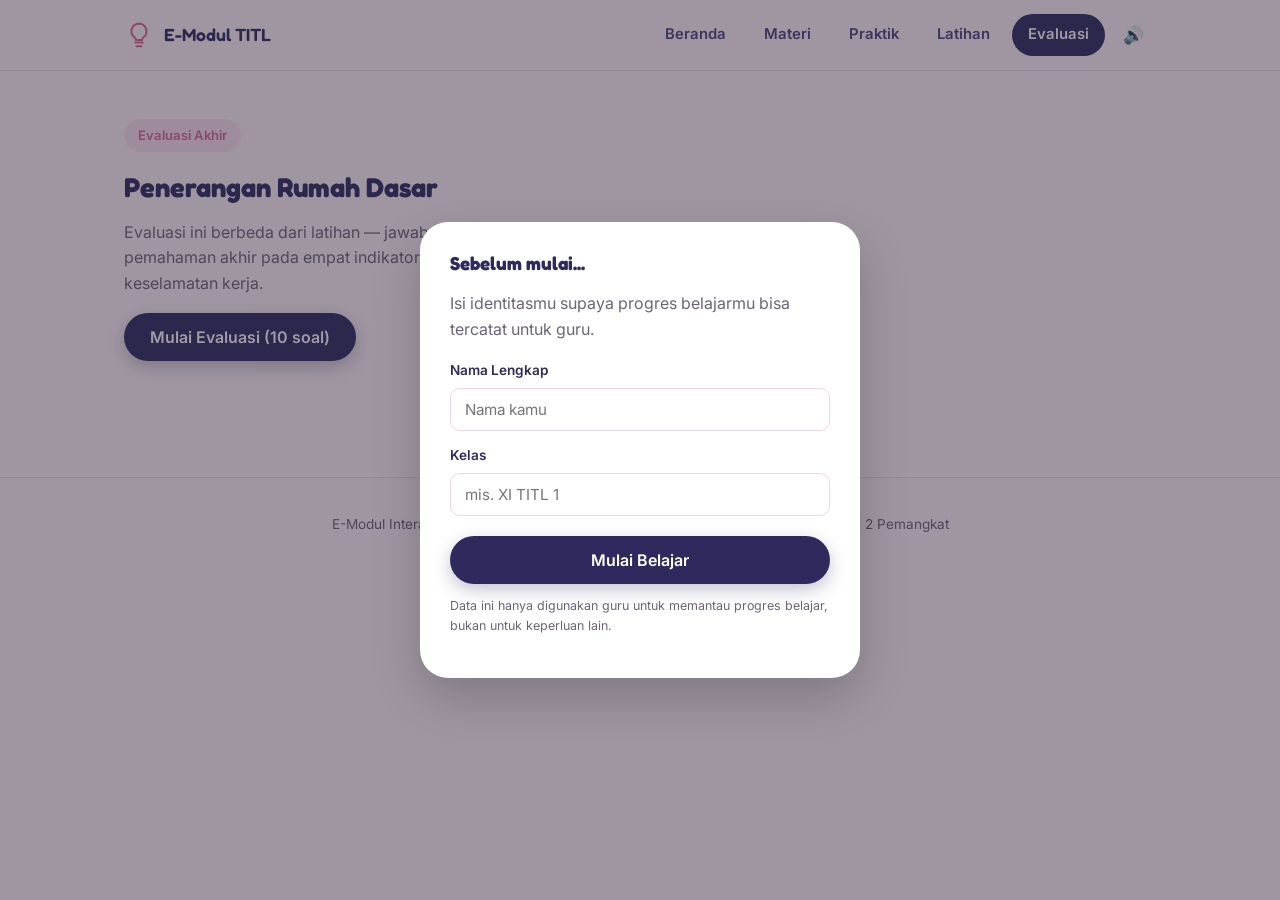
==== evaluasi.html @ ba4015e4 "Upload e-modul TITL" ====
<!DOCTYPE html>
<html lang="id">
<head>
<meta charset="UTF-8">
<meta name="viewport" content="width=device-width, initial-scale=1.0">
<title>Evaluasi — E-Modul TITL</title>
<link rel="stylesheet" href="css/style.css">
</head>
<body>

<header class="site-header">
  <nav class="navbar">
    <a href="index.html" class="brand">
      <svg class="bulb" viewBox="0 0 24 24" fill="none"><path d="M9 18h6M10 21h4M12 3a6 6 0 00-3.6 10.8c.6.45 1.1 1.2 1.1 2.2h5c0-1 .5-1.75 1.1-2.2A6 6 0 0012 3z" stroke="#D9678F" stroke-width="1.6" stroke-linecap="round" stroke-linejoin="round"/></svg>
      E-Modul TITL
    </a>
    <button class="nav-toggle" aria-label="Buka menu"></button>
    <div class="nav-links">
      <a href="index.html">Beranda</a>
      <a href="materi.html">Materi</a>
      <a href="jobsheet.html">Praktik</a>
      <a href="latihan.html">Latihan</a>
      <a href="evaluasi.html" class="active">Evaluasi</a>
    </div>
  </nav>
</header>

<main>
  <section class="section">
    <div class="wrap">
      <div class="section-head" id="introBox">
        <span class="eyebrow-tag">Evaluasi Akhir</span>
        <h2>Penerangan Rumah Dasar</h2>
        <p>Evaluasi ini berbeda dari latihan — jawabanmu digunakan untuk mengukur pemahaman akhir pada empat indikator: komponen, simbol, rangkaian, dan keselamatan kerja.</p>
        <button class="btn btn-primary" onclick="startEval()">Mulai Evaluasi (10 soal)</button>
      </div>

      <div id="evalArea" style="display:none;">
        <div class="quiz-progress"><span id="eProgress">Soal 1 / 10</span><span id="eCatTag"></span></div>
        <div class="quiz-card">
          <div class="quiz-question" id="eQuestion"></div>
          <div class="quiz-options" id="eOptions"></div>
        </div>
        <div class="btn-row" style="margin-top:18px;justify-content:flex-end;">
          <button class="btn btn-primary" id="eNextBtn" disabled onclick="eNext()">Lanjut →</button>
        </div>
      </div>

      <div id="resultArea" style="display:none;">
        <div class="score-panel">
          <div class="muted" style="color:rgba(255,255,255,.7);font-weight:600;">Hasil Evaluasi</div>
          <div class="score-num" id="scoreNum">0</div>
          <div id="indicatorList" class="indicator-list"></div>
        </div>
        <p class="center" id="verdictText" style="margin-top:22px;font-size:1.05rem;font-weight:600;"></p>
        <div class="btn-row center" style="justify-content:center;">
          <button class="btn btn-ghost" onclick="location.reload()">Ulangi Evaluasi</button>
          <a href="materi.html" class="btn btn-primary">Pelajari Ulang Materi</a>
        </div>
      </div>
    </div>
  </section>
</main>

<footer class="site-footer">
  <div class="wrap">E-Modul Interaktif TITL · Sumber Belajar Praktik Penerangan Rumah Dasar · SMKN 2 Pemangkat</div>
</footer>

<script>const PAGE_TAHAP = 'Evaluasi';</script>
<script src="js/main.js"></script>
<script src="js/sound.js"></script>
<script src="js/tracking.js"></script>
<script>
const evalQuestions = [
  {cat:'Komponen', q:'Komponen yang berfungsi sebagai pengaman otomatis terhadap hubung singkat adalah...', options:['MCB','Fitting','Terminal','Steker'], correct:0},
  {cat:'Komponen', q:'Dudukan tempat lampu dipasang disebut...', options:['Kotak sambung','Fitting','Stop kontak','kWh meter'], correct:1},
  {cat:'Simbol', q:'Simbol lingkaran bersilang pada diagram instalasi melambangkan...', options:['Saklar','Stop kontak','Lampu','MCB'], correct:2},
  {cat:'Simbol', q:'Simbol dua titik dengan garis miring di antaranya biasa digunakan untuk melambangkan...', options:['Saklar tunggal','Kabel netral','kWh meter','Terminal'], correct:0},
  {cat:'Rangkaian', q:'Pada rangkaian lampu-saklar tunggal, saklar dipasang pada penghantar...', options:['Netral','Fasa (L)','Ground','Netral dan fasa sekaligus'], correct:1},
  {cat:'Rangkaian', q:'Urutan aliran arus yang benar pada rangkaian dasar adalah...', options:['Lampu → Saklar → MCB → Sumber','Sumber → MCB → Saklar → Lampu','Sumber → Lampu → Saklar → MCB','MCB → Lampu → Saklar → Sumber'], correct:1},
  {cat:'Rangkaian', q:'Jika saklar sudah ON namun lampu tetap mati, kemungkinan besar penyebabnya adalah...', options:['Warna kabel tertukar','Sambungan kabel terlepas atau lampu rusak','Stop kontak longgar','Kotak sambung terlalu penuh'], correct:1},
  {cat:'Keselamatan', q:'Hal pertama yang harus dilakukan sebelum memasang instalasi adalah...', options:['Menyalakan MCB','Memastikan sumber listrik OFF','Memasang lampu terlebih dahulu','Mengukur tegangan stop kontak'], correct:1},
  {cat:'Keselamatan', q:'Sebelum menyalakan sumber listrik setelah praktik, siswa sebaiknya...', options:['Langsung menyalakan MCB','Memeriksa seluruh sambungan terlebih dahulu','Mengabaikan kabel yang terkelupas','Membiarkan panel terbuka'], correct:1},
  {cat:'Keselamatan', q:'Kabel yang terkelupas pada instalasi sebaiknya...', options:['Dibiarkan karena masih berfungsi','Ditutup ulang dengan isolasi atau diganti','Digunakan langsung tanpa perbaikan','Disambung dengan kabel lain tanpa isolasi'], correct:1}
];

let eIdx = 0;
let eAnswers = [];

function startEval() {
  document.getElementById('introBox').style.display = 'none';
  document.getElementById('evalArea').style.display = 'block';
  renderEval();
}

function renderEval() {
  const q = evalQuestions[eIdx];
  document.getElementById('eProgress').textContent = `Soal ${eIdx+1} / ${evalQuestions.length}`;
  document.getElementById('eCatTag').textContent = q.cat;
  document.getElementById('eQuestion').textContent = q.q;
  document.getElementById('eNextBtn').disabled = true;
  document.getElementById('eNextBtn').textContent = eIdx === evalQuestions.length - 1 ? 'Lihat Hasil →' : 'Lanjut →';

  const opts = document.getElementById('eOptions');
  opts.innerHTML = '';
  q.options.forEach((opt, i) => {
    const b = document.createElement('button');
    b.className = 'quiz-opt';
    b.textContent = opt;
    b.addEventListener('click', () => {
      [...opts.children].forEach(o => o.classList.remove('selected'));
      b.style.borderColor = 'var(--indigo)';
      [...opts.children].forEach(o => { if (o !== b) o.style.borderColor = 'transparent'; });
      eAnswers[eIdx] = i;
      document.getElementById('eNextBtn').disabled = false;
    });
    opts.appendChild(b);
  });
}

function eNext() {
  eIdx++;
  if (eIdx >= evalQuestions.length) {
    showResult();
    return;
  }
  renderEval();
}

function showResult() {
  document.getElementById('evalArea').style.display = 'none';
  document.getElementById('resultArea').style.display = 'block';

  const cats = {};
  evalQuestions.forEach((q, i) => {
    if (!cats[q.cat]) cats[q.cat] = {correct:0, total:0};
    cats[q.cat].total++;
    if (eAnswers[i] === q.correct) cats[q.cat].correct++;
  });

  const totalCorrect = Object.values(cats).reduce((s,c) => s + c.correct, 0);
  const totalScore = Math.round((totalCorrect / evalQuestions.length) * 100);
  document.getElementById('scoreNum').textContent = totalScore;

  const list = document.getElementById('indicatorList');
  list.innerHTML = '';
  let lowest = {cat:'', pct:101};
  Object.entries(cats).forEach(([cat, c]) => {
    const pct = Math.round((c.correct / c.total) * 100);
    if (pct < lowest.pct) lowest = {cat, pct};
    const row = document.createElement('div');
    row.className = 'indicator-row';
    row.innerHTML = `<span>${cat}</span><div class="indicator-track"><div class="indicator-fill" style="width:${pct}%"></div></div><span>${pct}%</span>`;
    list.appendChild(row);
  });

  const verdict = document.getElementById('verdictText');
  if (totalScore >= 75) {
    verdict.textContent = '✅ Kamu sudah memahami materi dasar penerangan rumah dengan baik.';
    verdict.style.color = '#227A47';
  } else {
    verdict.textContent = `📘 Kamu perlu mempelajari kembali materi "${lowest.cat}" sebelum melanjutkan praktik.`;
    verdict.style.color = '#8A5A11';
  }

  const detailPerIndikator = Object.entries(cats)
    .map(([cat, c]) => `${cat}: ${Math.round((c.correct / c.total) * 100)}%`)
    .join(', ');
  logEvent('Selesai Evaluasi', detailPerIndikator, totalScore);
}
</script>
</body>
</html>
---- css/style.css ----
@import url('https://fonts.googleapis.com/css2?family=Fredoka:wght@500;600;700&family=Inter:wght@400;500;600;700&display=swap');

:root{
  --pink-bg:#FFF4F8;
  --pink-soft:#FCE1EF;
  --pink:#F2A0C4;
  --pink-deep:#D9678F;
  --indigo:#2E2A5E;
  --indigo-soft:#4A4580;
  --teal:#159E93;
  --amber:#E8A23D;
  --red:#D65B5B;
  --ink:#2B2438;
  --ink-soft:#6B6478;
  --paper:#FFFFFF;
  --line:#F2D6E4;
  --radius-s:10px;
  --radius-m:18px;
  --radius-l:28px;
  --shadow: 0 8px 24px rgba(120, 60, 95, 0.08);
}

*{box-sizing:border-box;}
html{scroll-behavior:smooth;}
body{
  margin:0;
  font-family:'Inter',sans-serif;
  background:var(--pink-bg);
  color:var(--ink);
  line-height:1.6;
  -webkit-font-smoothing:antialiased;
}
h1,h2,h3,h4{
  font-family:'Fredoka',sans-serif;
  color:var(--indigo);
  line-height:1.25;
  margin:0 0 .5em 0;
}
a{color:inherit;text-decoration:none;}
img{max-width:100%;display:block;}
button{font-family:inherit;cursor:pointer;}
:focus-visible{outline:3px solid var(--teal);outline-offset:2px;}

.wrap{max-width:1080px;margin:0 auto;padding:0 24px;}

/* ---------- NAVBAR ---------- */
.site-header{
  position:sticky;top:0;z-index:50;
  background:rgba(255,244,248,0.9);
  backdrop-filter:blur(10px);
  border-bottom:1px solid var(--line);
}
.navbar{
  max-width:1080px;margin:0 auto;padding:14px 24px;
  display:flex;align-items:center;justify-content:space-between;
}
.brand{display:flex;align-items:center;gap:10px;font-family:'Fredoka';font-weight:600;font-size:1.1rem;color:var(--indigo);}
.brand .bulb{width:30px;height:30px;flex:none;}
.nav-links{display:flex;gap:6px;align-items:center;}
.nav-links a{
  padding:9px 16px;border-radius:999px;font-weight:600;font-size:.93rem;color:var(--indigo-soft);
  transition:background .15s,color .15s;
}
.nav-links a:hover{background:var(--pink-soft);color:var(--indigo);}
.nav-links a.active{background:var(--indigo);color:#fff;}
.nav-toggle{display:none;background:none;border:none;padding:8px;}
.nav-toggle span,.nav-toggle::before,.nav-toggle::after{content:'';display:block;width:22px;height:2.5px;background:var(--indigo);border-radius:2px;margin:5px 0;transition:.2s;}

@media (max-width:760px){
  .nav-toggle{display:block;}
  .nav-links{
    position:absolute;top:100%;left:0;right:0;
    background:var(--paper);flex-direction:column;align-items:stretch;
    padding:10px 16px 16px;gap:2px;border-bottom:1px solid var(--line);
    display:none;
  }
  .nav-links.open{display:flex;}
  .nav-links a{padding:12px 14px;}
}

/* ---------- BUTTONS ---------- */
.btn{
  display:inline-flex;align-items:center;gap:8px;
  padding:14px 26px;border-radius:999px;border:none;
  font-weight:600;font-size:1rem;
  transition:transform .12s ease, box-shadow .12s ease;
}
.btn:active{transform:scale(.97);}
.btn-primary{background:var(--indigo);color:#fff;box-shadow:0 6px 18px rgba(46,42,94,.28);}
.btn-primary:hover{box-shadow:0 8px 22px rgba(46,42,94,.36);}
.btn-pink{background:var(--pink);color:var(--indigo);box-shadow:0 6px 18px rgba(217,103,143,.25);}
.btn-pink:hover{background:var(--pink-deep);color:#fff;}
.btn-ghost{background:transparent;color:var(--indigo);border:2px solid var(--indigo);}
.btn-ghost:hover{background:var(--indigo);color:#fff;}
.btn-sm{padding:9px 18px;font-size:.9rem;}
.btn[disabled]{opacity:.4;cursor:not-allowed;}
.btn-row{display:flex;gap:12px;flex-wrap:wrap;}

/* ---------- HERO ---------- */
.hero{padding:64px 0 40px;}
.hero-grid{display:grid;grid-template-columns:1.1fr 1fr;gap:40px;align-items:center;}
.eyebrow-tag{
  display:inline-flex;align-items:center;gap:8px;background:var(--pink-soft);color:var(--pink-deep);
  padding:6px 14px;border-radius:999px;font-weight:600;font-size:.82rem;margin-bottom:18px;
}
.hero h1{font-size:2.5rem;max-width:11ch;}
.hero p.lead{font-size:1.08rem;color:var(--ink-soft);max-width:46ch;margin-bottom:26px;}
@media(max-width:760px){
  .hero-grid{grid-template-columns:1fr;}
  .hero h1{font-size:1.9rem;max-width:none;}
}

/* ---------- SECTIONS ---------- */
.section{padding:48px 0;}
.section-head{margin-bottom:28px;}
.section-head h2{font-size:1.7rem;}
.section-head p{color:var(--ink-soft);max-width:60ch;}
.section-alt{background:var(--paper);border-top:1px solid var(--line);border-bottom:1px solid var(--line);}

/* ---------- INFO CARDS (3 col) ---------- */
.info-grid{display:grid;grid-template-columns:repeat(3,1fr);gap:18px;}
.info-card{
  background:var(--paper);border:1px solid var(--line);border-radius:var(--radius-m);
  padding:24px;
}
.info-card .ic{width:42px;height:42px;margin-bottom:14px;}
.info-card h3{font-size:1.05rem;margin-bottom:6px;}
.info-card p{color:var(--ink-soft);font-size:.93rem;margin:0;}
@media(max-width:760px){.info-grid{grid-template-columns:1fr;}}

/* ---------- CHECKLIST LEARN LIST ---------- */
.learn-list{list-style:none;margin:0;padding:0;display:grid;grid-template-columns:1fr 1fr;gap:12px 24px;}
.learn-list li{display:flex;gap:10px;align-items:flex-start;font-size:.96rem;}
.learn-list li::before{
  content:'';flex:none;width:20px;height:20px;margin-top:2px;border-radius:6px;
  background:var(--teal);
  -webkit-mask:url("data:image/svg+xml,%3Csvg xmlns='http://www.w3.org/2000/svg' viewBox='0 0 24 24' fill='none' stroke='white' stroke-width='3'%3E%3Cpath d='M4 12l5 5L20 6'/%3E%3C/svg%3E") no-repeat center/70%;
}
@media(max-width:600px){.learn-list{grid-template-columns:1fr;}}

/* ---------- TIMELINE (Petunjuk) ---------- */
.rail{position:relative;padding-left:44px;}
.rail::before{content:'';position:absolute;left:15px;top:6px;bottom:6px;width:2px;background:repeating-linear-gradient(var(--pink) 0 6px, transparent 6px 12px);}
.rail-step{position:relative;padding-bottom:34px;}
.rail-step:last-child{padding-bottom:0;}
.rail-step::before{
  content:attr(data-n);
  position:absolute;left:-44px;top:0;width:32px;height:32px;border-radius:50%;
  background:var(--indigo);color:#fff;font-family:'Fredoka';font-weight:600;font-size:.85rem;
  display:flex;align-items:center;justify-content:center;
}
.rail-step h3{font-size:1.05rem;margin-bottom:4px;}
.rail-step p{margin:0;color:var(--ink-soft);font-size:.94rem;}

/* ---------- TUJUAN LIST ---------- */
.goal-list{list-style:none;margin:0;padding:0;counter-reset:goal;}
.goal-list li{
  counter-increment:goal;position:relative;padding:16px 20px 16px 56px;
  background:var(--paper);border:1px solid var(--line);border-radius:var(--radius-s);margin-bottom:10px;
}
.goal-list li::before{
  content:counter(goal);position:absolute;left:16px;top:50%;transform:translateY(-50%);
  width:28px;height:28px;border-radius:50%;background:var(--pink-soft);color:var(--pink-deep);
  font-family:'Fredoka';font-weight:600;display:flex;align-items:center;justify-content:center;font-size:.85rem;
}

/* ---------- TABS ---------- */
.tabs{display:flex;gap:8px;flex-wrap:wrap;margin-bottom:28px;border-bottom:1px solid var(--line);padding-bottom:2px;}
.tab-btn{
  background:none;border:none;padding:10px 6px;font-weight:600;color:var(--ink-soft);
  border-bottom:3px solid transparent;font-size:.98rem;
}
.tab-btn.active{color:var(--indigo);border-color:var(--pink);}
.tab-panel{display:none;}
.tab-panel.active{display:block;animation:fade .25s ease;}
@keyframes fade{from{opacity:0;transform:translateY(4px);}to{opacity:1;transform:none;}}

/* ---------- COMPONENT CARDS (Materi 2) ---------- */
.comp-grid{display:grid;grid-template-columns:repeat(4,1fr);gap:14px;}
.comp-card{
  background:var(--paper);border:1px solid var(--line);border-radius:var(--radius-m);
  padding:20px 14px;text-align:center;transition:border-color .15s, transform .15s;
}
.comp-card:hover{border-color:var(--pink);transform:translateY(-3px);}
.comp-card .ic{width:38px;height:38px;margin:0 auto 10px;}
.comp-card span{font-weight:600;font-size:.9rem;}
@media(max-width:760px){.comp-grid{grid-template-columns:repeat(2,1fr);}}

/* ---------- MODAL ---------- */
.modal-overlay{
  position:fixed;inset:0;background:rgba(43,36,56,.45);display:none;
  align-items:center;justify-content:center;padding:20px;z-index:100;
}
.modal-overlay.open{display:flex;}
.modal-box{
  background:var(--paper);border-radius:var(--radius-l);max-width:440px;width:100%;
  padding:30px;position:relative;box-shadow:0 20px 50px rgba(0,0,0,.2);
}
.modal-close{position:absolute;top:16px;right:16px;background:var(--pink-soft);border:none;width:32px;height:32px;border-radius:50%;font-size:1.1rem;color:var(--indigo);}
.modal-box .ic-lg{width:52px;height:52px;margin-bottom:14px;}
.modal-box dl{margin:14px 0 0;}
.modal-box dt{font-weight:700;color:var(--indigo-soft);font-size:.82rem;text-transform:uppercase;letter-spacing:.03em;margin-top:12px;}
.modal-box dd{margin:2px 0 0;color:var(--ink);}

/* ---------- SYMBOL FLOW (Kenali Simbol) ---------- */
.symbol-grid{display:grid;grid-template-columns:repeat(3,1fr);gap:16px;}
.symbol-card{background:var(--paper);border:1px solid var(--line);border-radius:var(--radius-m);padding:18px;text-align:center;}
.symbol-card .sym-box{
  background:var(--pink-bg);border:1.5px dashed var(--pink);border-radius:var(--radius-s);
  padding:16px;margin-bottom:12px;
}
.symbol-card .sym-box svg{width:56px;height:56px;}
.symbol-card h4{font-size:.98rem;margin-bottom:4px;}
.symbol-card p{font-size:.85rem;color:var(--ink-soft);margin:0;}
@media(max-width:760px){.symbol-grid{grid-template-columns:1fr 1fr;}}

/* ---------- CIRCUIT DIAGRAM ---------- */
.circuit-panel{
  background:var(--indigo);border-radius:var(--radius-l);padding:34px;color:#fff;
  display:grid;grid-template-columns:1fr 1fr;gap:30px;align-items:center;
}
@media(max-width:800px){.circuit-panel{grid-template-columns:1fr;}}
.circuit-svg-wrap{background:rgba(255,255,255,.06);border-radius:var(--radius-m);padding:20px;}
.circuit-info h3{color:#fff;}
.circuit-info p{color:rgba(255,255,255,.75);font-size:.95rem;}
#circuitInfoBox{
  background:rgba(255,255,255,.1);border-radius:var(--radius-s);padding:14px 16px;margin-top:14px;
  font-size:.92rem;min-height:52px;
}
.node-clickable{cursor:pointer;}
.node-clickable:hover rect, .node-clickable:hover circle{stroke:var(--pink);stroke-width:3;}

/* ---------- SIMULATION ---------- */
.sim-panel{background:var(--paper);border:1px solid var(--line);border-radius:var(--radius-l);padding:28px;}
.sim-comp-row{display:flex;gap:10px;flex-wrap:wrap;margin:16px 0;}
.sim-comp{
  background:var(--pink-soft);border:2px solid transparent;border-radius:999px;padding:9px 18px;
  font-weight:600;font-size:.9rem;color:var(--pink-deep);
}
.sim-comp.picked{background:var(--indigo);color:#fff;}
.sim-slots{display:flex;gap:10px;flex-wrap:wrap;align-items:center;margin:18px 0;}
.sim-slot{
  min-width:110px;height:46px;border:2px dashed var(--line);border-radius:var(--radius-s);
  display:flex;align-items:center;justify-content:center;font-size:.85rem;color:var(--ink-soft);font-weight:600;background:var(--pink-bg);
}
.sim-slot.filled{border-style:solid;border-color:var(--indigo);background:var(--indigo);color:#fff;}
.sim-arrow{color:var(--pink-deep);font-weight:700;}
.result-box{margin-top:16px;padding:14px 18px;border-radius:var(--radius-s);font-weight:600;display:none;}
.result-box.show{display:block;}
.result-ok{background:#E4F6E9;color:#227A47;}
.result-bad{background:#FBE7E7;color:var(--red);}

/* ---------- JOBSHEET ---------- */
.job-meta{display:grid;grid-template-columns:repeat(2,1fr);gap:16px;margin-bottom:26px;}
.job-meta .box{background:var(--paper);border:1px solid var(--line);border-radius:var(--radius-m);padding:20px;}
.job-meta h4{margin-bottom:10px;font-size:.95rem;color:var(--indigo-soft);text-transform:uppercase;letter-spacing:.03em;}
.job-meta ul{margin:0;padding-left:18px;color:var(--ink-soft);font-size:.92rem;}
.safety-note{
  background:#FFF4E4;border:1px solid #F3D9A6;color:#8A5A11;border-radius:var(--radius-s);
  padding:14px 18px;font-size:.9rem;font-weight:600;display:flex;gap:10px;align-items:flex-start;margin-bottom:26px;
}
.stepper{background:var(--paper);border:1px solid var(--line);border-radius:var(--radius-l);padding:32px;}
.stepper-head{display:flex;justify-content:space-between;align-items:center;margin-bottom:18px;}
.stepper-head .step-count{font-weight:700;color:var(--pink-deep);font-size:.9rem;}
.progress-track{height:6px;background:var(--pink-soft);border-radius:99px;margin-bottom:26px;overflow:hidden;}
.progress-fill{height:100%;background:var(--pink);border-radius:99px;transition:width .3s ease;}
.step-view{display:flex;gap:24px;align-items:center;}
.step-illust{flex:none;width:120px;height:120px;background:var(--pink-bg);border-radius:var(--radius-m);display:flex;align-items:center;justify-content:center;}
.step-illust svg{width:64px;height:64px;}
.step-text h3{font-size:1.15rem;}
.step-text p{color:var(--ink-soft);margin:0;}
@media(max-width:600px){.step-view{flex-direction:column;text-align:center;}}

/* checklist */
.check-list{list-style:none;margin:0;padding:0;}
.check-item{
  display:flex;gap:12px;align-items:center;background:var(--paper);border:1px solid var(--line);
  border-radius:var(--radius-s);padding:14px 16px;margin-bottom:10px;cursor:pointer;font-weight:500;
}
.check-item input{width:20px;height:20px;accent-color:var(--indigo);flex:none;}
.check-item.checked{border-color:var(--teal);background:#F1FBF9;}

/* troubleshooting */
.trouble-card{background:var(--paper);border:1px solid var(--line);border-radius:var(--radius-m);padding:22px;margin-bottom:14px;}
.trouble-card h4{margin-bottom:10px;}
.trouble-card ol{margin:0;padding-left:20px;color:var(--ink-soft);}
.trouble-tip{background:var(--pink-soft);color:var(--pink-deep);border-radius:var(--radius-s);padding:12px 16px;margin-top:12px;font-weight:600;font-size:.9rem;}

/* ---------- QUIZ ---------- */
.quiz-card{background:var(--paper);border:1px solid var(--line);border-radius:var(--radius-l);padding:30px;}
.quiz-progress{display:flex;justify-content:space-between;font-size:.85rem;color:var(--ink-soft);margin-bottom:8px;font-weight:600;}
.quiz-type-tag{display:inline-block;background:var(--pink-soft);color:var(--pink-deep);padding:4px 12px;border-radius:999px;font-size:.78rem;font-weight:700;margin-bottom:14px;}
.quiz-question{font-size:1.2rem;margin-bottom:20px;font-family:'Fredoka';color:var(--indigo);}
.quiz-options{display:grid;gap:10px;}
.quiz-opt{
  text-align:left;background:var(--pink-bg);border:2px solid transparent;border-radius:var(--radius-s);
  padding:14px 16px;font-size:.96rem;font-weight:500;color:var(--ink);
}
.quiz-opt:hover{border-color:var(--pink);}
.quiz-opt.correct{background:#E4F6E9;border-color:#3FA463;color:#1D5E36;}
.quiz-opt.wrong{background:#FBE7E7;border-color:var(--red);color:#8C2F2F;}
.quiz-feedback{margin-top:16px;padding:14px 16px;border-radius:var(--radius-s);font-weight:600;display:none;}
.quiz-feedback.show{display:block;}
.match-grid{display:grid;grid-template-columns:1fr 1fr;gap:24px;}
.match-col h5{font-size:.85rem;text-transform:uppercase;color:var(--ink-soft);margin-bottom:10px;}
.match-item{
  background:var(--pink-bg);border:2px solid transparent;border-radius:var(--radius-s);
  padding:12px 14px;margin-bottom:8px;font-weight:600;font-size:.92rem;
}
.match-item.selected{border-color:var(--indigo);}
.match-item.matched{background:#E4F6E9;color:#1D5E36;}
.match-item.wrong-flash{background:#FBE7E7;}
@media(max-width:600px){.match-grid{grid-template-columns:1fr;}}

/* ---------- EVALUASI RESULT ---------- */
.score-panel{background:var(--indigo);border-radius:var(--radius-l);padding:36px;color:#fff;text-align:center;}
.score-num{font-family:'Fredoka';font-size:3.2rem;font-weight:700;}
.indicator-list{margin-top:24px;display:grid;gap:14px;text-align:left;}
.indicator-row{display:grid;grid-template-columns:110px 1fr 42px;gap:12px;align-items:center;font-size:.9rem;}
.indicator-track{height:8px;background:rgba(255,255,255,.2);border-radius:99px;overflow:hidden;}
.indicator-fill{height:100%;background:var(--pink);border-radius:99px;}

/* ---------- FOOTER ---------- */
.site-footer{padding:36px 0;text-align:center;color:var(--ink-soft);font-size:.85rem;border-top:1px solid var(--line);margin-top:40px;}

/* ---------- SCROLL REVEAL ---------- */
.reveal{opacity:0;transform:translateY(16px);transition:opacity .55s ease, transform .55s ease;}
.reveal-in{opacity:1;transform:none;}
@media (prefers-reduced-motion: reduce){
  .reveal{opacity:1;transform:none;transition:none;}
}

/* ---------- HINT (petunjuk opsional) ---------- */
.hint-btn{
  background:none;border:none;color:var(--pink-deep);font-weight:700;font-size:.85rem;
  padding:6px 0;display:inline-flex;align-items:center;gap:6px;margin-bottom:10px;
}
.hint-box{
  display:none;background:var(--pink-soft);color:var(--pink-deep);border-radius:var(--radius-s);
  padding:12px 16px;font-size:.9rem;font-weight:500;margin-bottom:16px;
}
.hint-box.show{display:block;animation:fade .2s ease;}

/* ---------- GLOWING LAMP (simulasi sukses) ---------- */
.lamp-glow{filter:drop-shadow(0 0 0 rgba(232,162,61,0));transition:filter .4s ease;}
.lamp-glow.on{filter:drop-shadow(0 0 14px rgba(232,162,61,.85));}
@keyframes pulseGlow{
  0%,100%{filter:drop-shadow(0 0 8px rgba(232,162,61,.6));}
  50%{filter:drop-shadow(0 0 18px rgba(232,162,61,1));}
}
.lamp-glow.on svg{animation:pulseGlow 1.4s ease-in-out infinite;}

/* ---------- VIDEO ---------- */
.video-wrap{
  position:relative;background:var(--indigo);border-radius:var(--radius-l);overflow:hidden;
  aspect-ratio:16/9;display:flex;align-items:center;justify-content:center;
}
.video-wrap video{width:100%;height:100%;object-fit:cover;display:block;}
.video-placeholder{color:rgba(255,255,255,.75);text-align:center;padding:30px;font-size:.92rem;}
.video-placeholder svg{width:44px;height:44px;margin:0 auto 12px;opacity:.7;}

/* ---------- MISC ---------- */
.center{text-align:center;}
.muted{color:var(--ink-soft);}
.divider-dot{color:var(--pink);}
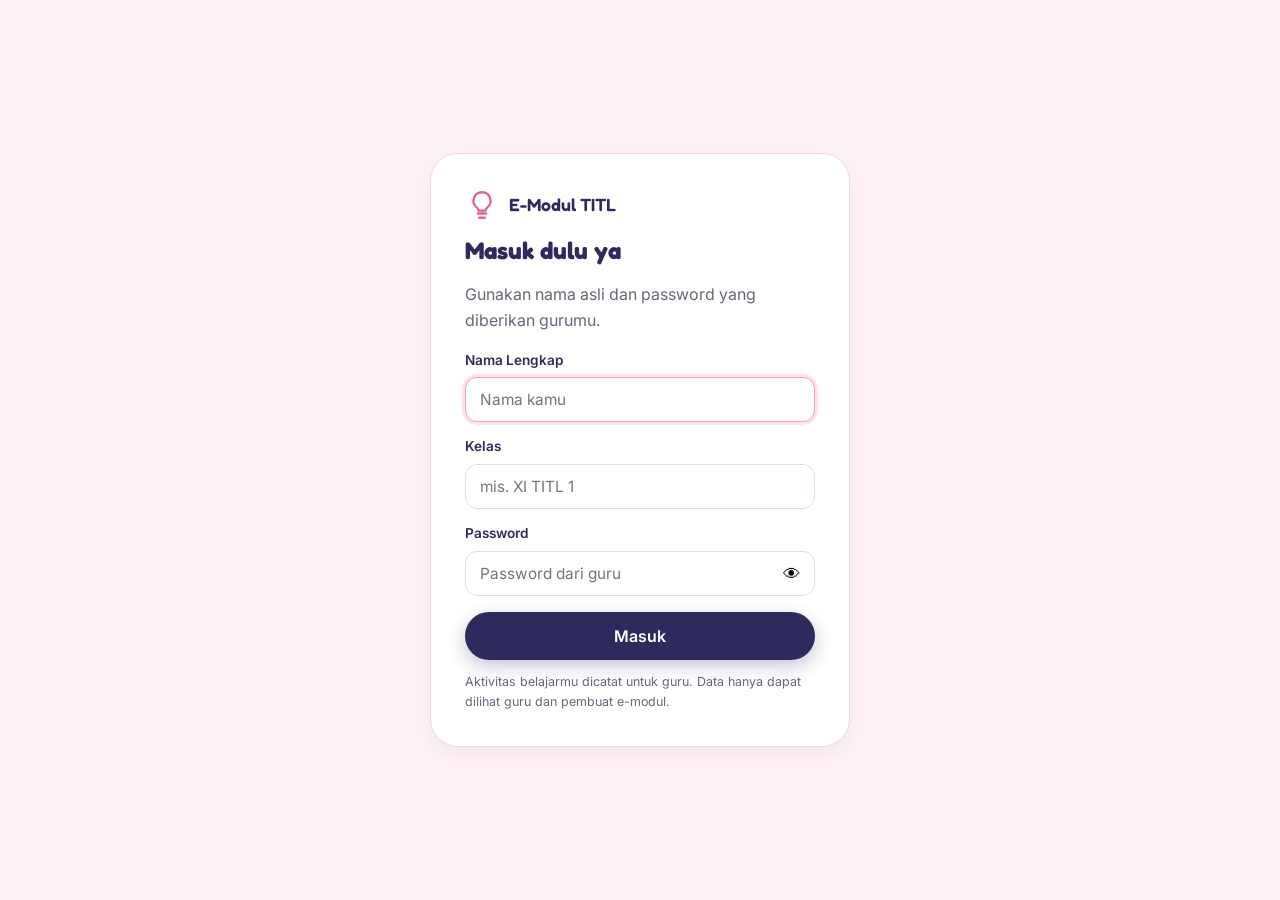
==== commit 449684f5: "Update revisi: login, simulasi, soal C1-C6" ====
--- a/evaluasi.html
+++ b/evaluasi.html
@@ -5,6 +5,7 @@
 <meta name="viewport" content="width=device-width, initial-scale=1.0">
 <title>Evaluasi — E-Modul TITL</title>
 <link rel="stylesheet" href="css/style.css">
+<link rel="stylesheet" href="css/extra.css">
 </head>
 <body>
 
@@ -29,35 +30,12 @@
   <section class="section">
     <div class="wrap">
       <div class="section-head" id="introBox">
-        <span class="eyebrow-tag">Evaluasi Akhir</span>
-        <h2>Penerangan Rumah Dasar</h2>
-        <p>Evaluasi ini berbeda dari latihan — jawabanmu digunakan untuk mengukur pemahaman akhir pada empat indikator: komponen, simbol, rangkaian, dan keselamatan kerja.</p>
-        <button class="btn btn-primary" onclick="startEval()">Mulai Evaluasi (10 soal)</button>
+        <span class="eyebrow-tag">Evaluasi Akhir · mengukur pemahaman</span>
+        <h2>Evaluasi Penerangan Rumah Dasar</h2>
+        <p>10 soal berbeda dari Latihan, tetap bertingkat C1–C6. Tidak ada petunjuk dan jawaban benar/salah tidak ditampilkan per soal; hasil lengkap per level kognitif dan per indikator muncul di akhir.</p>
+        <button class="btn btn-primary" id="startEvalBtn">Mulai Evaluasi (10 soal)</button>
       </div>
-
-      <div id="evalArea" style="display:none;">
-        <div class="quiz-progress"><span id="eProgress">Soal 1 / 10</span><span id="eCatTag"></span></div>
-        <div class="quiz-card">
-          <div class="quiz-question" id="eQuestion"></div>
-          <div class="quiz-options" id="eOptions"></div>
-        </div>
-        <div class="btn-row" style="margin-top:18px;justify-content:flex-end;">
-          <button class="btn btn-primary" id="eNextBtn" disabled onclick="eNext()">Lanjut →</button>
-        </div>
-      </div>
-
-      <div id="resultArea" style="display:none;">
-        <div class="score-panel">
-          <div class="muted" style="color:rgba(255,255,255,.7);font-weight:600;">Hasil Evaluasi</div>
-          <div class="score-num" id="scoreNum">0</div>
-          <div id="indicatorList" class="indicator-list"></div>
-        </div>
-        <p class="center" id="verdictText" style="margin-top:22px;font-size:1.05rem;font-weight:600;"></p>
-        <div class="btn-row center" style="justify-content:center;">
-          <button class="btn btn-ghost" onclick="location.reload()">Ulangi Evaluasi</button>
-          <a href="materi.html" class="btn btn-primary">Pelajari Ulang Materi</a>
-        </div>
-      </div>
+      <div id="quizRoot" style="display:none;"></div>
     </div>
   </section>
 </main>
@@ -67,107 +45,41 @@
 </footer>
 
 <script>const PAGE_TAHAP = 'Evaluasi';</script>
+<script src="js/config.js"></script>
 <script src="js/main.js"></script>
 <script src="js/sound.js"></script>
 <script src="js/tracking.js"></script>
+<script src="js/quiz.js"></script>
 <script>
-const evalQuestions = [
-  {cat:'Komponen', q:'Komponen yang berfungsi sebagai pengaman otomatis terhadap hubung singkat adalah...', options:['MCB','Fitting','Terminal','Steker'], correct:0},
-  {cat:'Komponen', q:'Dudukan tempat lampu dipasang disebut...', options:['Kotak sambung','Fitting','Stop kontak','kWh meter'], correct:1},
-  {cat:'Simbol', q:'Simbol lingkaran bersilang pada diagram instalasi melambangkan...', options:['Saklar','Stop kontak','Lampu','MCB'], correct:2},
-  {cat:'Simbol', q:'Simbol dua titik dengan garis miring di antaranya biasa digunakan untuk melambangkan...', options:['Saklar tunggal','Kabel netral','kWh meter','Terminal'], correct:0},
-  {cat:'Rangkaian', q:'Pada rangkaian lampu-saklar tunggal, saklar dipasang pada penghantar...', options:['Netral','Fasa (L)','Ground','Netral dan fasa sekaligus'], correct:1},
-  {cat:'Rangkaian', q:'Urutan aliran arus yang benar pada rangkaian dasar adalah...', options:['Lampu → Saklar → MCB → Sumber','Sumber → MCB → Saklar → Lampu','Sumber → Lampu → Saklar → MCB','MCB → Lampu → Saklar → Sumber'], correct:1},
-  {cat:'Rangkaian', q:'Jika saklar sudah ON namun lampu tetap mati, kemungkinan besar penyebabnya adalah...', options:['Warna kabel tertukar','Sambungan kabel terlepas atau lampu rusak','Stop kontak longgar','Kotak sambung terlalu penuh'], correct:1},
-  {cat:'Keselamatan', q:'Hal pertama yang harus dilakukan sebelum memasang instalasi adalah...', options:['Menyalakan MCB','Memastikan sumber listrik OFF','Memasang lampu terlebih dahulu','Mengukur tegangan stop kontak'], correct:1},
-  {cat:'Keselamatan', q:'Sebelum menyalakan sumber listrik setelah praktik, siswa sebaiknya...', options:['Langsung menyalakan MCB','Memeriksa seluruh sambungan terlebih dahulu','Mengabaikan kabel yang terkelupas','Membiarkan panel terbuka'], correct:1},
-  {cat:'Keselamatan', q:'Kabel yang terkelupas pada instalasi sebaiknya...', options:['Dibiarkan karena masih berfungsi','Ditutup ulang dengan isolasi atau diganti','Digunakan langsung tanpa perbaikan','Disambung dengan kabel lain tanpa isolasi'], correct:1}
-];
-
-let eIdx = 0;
-let eAnswers = [];
-
-function startEval() {
-  document.getElementById('introBox').style.display = 'none';
-  document.getElementById('evalArea').style.display = 'block';
-  renderEval();
-}
-
-function renderEval() {
-  const q = evalQuestions[eIdx];
-  document.getElementById('eProgress').textContent = `Soal ${eIdx+1} / ${evalQuestions.length}`;
-  document.getElementById('eCatTag').textContent = q.cat;
-  document.getElementById('eQuestion').textContent = q.q;
-  document.getElementById('eNextBtn').disabled = true;
-  document.getElementById('eNextBtn').textContent = eIdx === evalQuestions.length - 1 ? 'Lihat Hasil →' : 'Lanjut →';
-
-  const opts = document.getElementById('eOptions');
-  opts.innerHTML = '';
-  q.options.forEach((opt, i) => {
-    const b = document.createElement('button');
-    b.className = 'quiz-opt';
-    b.textContent = opt;
-    b.addEventListener('click', () => {
-      [...opts.children].forEach(o => o.classList.remove('selected'));
-      b.style.borderColor = 'var(--indigo)';
-      [...opts.children].forEach(o => { if (o !== b) o.style.borderColor = 'transparent'; });
-      eAnswers[eIdx] = i;
-      document.getElementById('eNextBtn').disabled = false;
-    });
-    opts.appendChild(b);
-  });
-}
-
-function eNext() {
-  eIdx++;
-  if (eIdx >= evalQuestions.length) {
-    showResult();
-    return;
-  }
-  renderEval();
-}
-
-function showResult() {
-  document.getElementById('evalArea').style.display = 'none';
-  document.getElementById('resultArea').style.display = 'block';
-
-  const cats = {};
-  evalQuestions.forEach((q, i) => {
-    if (!cats[q.cat]) cats[q.cat] = {correct:0, total:0};
-    cats[q.cat].total++;
-    if (eAnswers[i] === q.correct) cats[q.cat].correct++;
-  });
-
-  const totalCorrect = Object.values(cats).reduce((s,c) => s + c.correct, 0);
-  const totalScore = Math.round((totalCorrect / evalQuestions.length) * 100);
-  document.getElementById('scoreNum').textContent = totalScore;
-
-  const list = document.getElementById('indicatorList');
-  list.innerHTML = '';
-  let lowest = {cat:'', pct:101};
-  Object.entries(cats).forEach(([cat, c]) => {
-    const pct = Math.round((c.correct / c.total) * 100);
-    if (pct < lowest.pct) lowest = {cat, pct};
-    const row = document.createElement('div');
-    row.className = 'indicator-row';
-    row.innerHTML = `<span>${cat}</span><div class="indicator-track"><div class="indicator-fill" style="width:${pct}%"></div></div><span>${pct}%</span>`;
-    list.appendChild(row);
-  });
-
-  const verdict = document.getElementById('verdictText');
-  if (totalScore >= 75) {
-    verdict.textContent = '✅ Kamu sudah memahami materi dasar penerangan rumah dengan baik.';
-    verdict.style.color = '#227A47';
-  } else {
-    verdict.textContent = `📘 Kamu perlu mempelajari kembali materi "${lowest.cat}" sebelum melanjutkan praktik.`;
-    verdict.style.color = '#8A5A11';
-  }
-
-  const detailPerIndikator = Object.entries(cats)
-    .map(([cat, c]) => `${cat}: ${Math.round((c.correct / c.total) * 100)}%`)
-    .join(', ');
-  logEvent('Selesai Evaluasi', detailPerIndikator, totalScore);
-}
+const SYM_SAKLAR = '<circle cx="10" cy="20" r="3" fill="#2E2A5E"/><circle cx="30" cy="20" r="3" fill="#2E2A5E"/><line x1="13" y1="20" x2="24" y2="12" stroke="#2E2A5E" stroke-width="2"/><line x1="27" y1="20" x2="10" y2="20" stroke="#2E2A5E" stroke-width="2"/>';
+document.getElementById('startEvalBtn').addEventListener('click',()=>{document.getElementById('introBox').style.display='none';document.getElementById('quizRoot').style.display='block';startQuiz({
+  root: 'quizRoot', mode: 'assessment', title: 'Hasil Evaluasi Akhir', passPct: 75,
+  passMsg: 'Kamu sudah memahami materi dasar penerangan rumah dengan baik. Siap untuk praktik!',
+  nextHref: 'materi.html', nextLabel: 'Pelajari Ulang Materi', logName: 'Selesai Evaluasi',
+  questions: [
+    { level:1, cat:'Komponen', type:'mc', q:'Alat yang berfungsi mengukur pemakaian energi listrik rumah tangga 1 fasa adalah…',
+      options:['kWh meter','MCB','Terminal','Kotak sambung'], correct:0 },
+    { level:1, cat:'Simbol', type:'identify', q:'Simbol apakah ini pada diagram instalasi?', symbol: SYM_SAKLAR,
+      options:['Saklar tunggal','Lampu','MCB','Stop kontak'], correct:0 },
+    { level:2, cat:'Keselamatan', type:'mc', q:'Perbedaan utama penghantar fasa dan netral adalah…',
+      options:['Fasa bertegangan terhadap tanah, netral mendekati 0 volt','Fasa selalu berwarna biru, netral berwarna merah','Fasa hanya dipakai untuk stop kontak','Netral membawa tegangan lebih tinggi daripada fasa'], correct:0 },
+    { level:2, cat:'Komponen', type:'tf', q:'MCB dapat memutus rangkaian secara otomatis ketika arus melebihi batas sehingga melindungi instalasi.', correct:true },
+    { level:3, cat:'Rangkaian', type:'mc', q:'Dua lampu masing-masing 11 W dipasang paralel pada 220 V. Berapa arus total yang mengalir? (I = P / V)',
+      options:['0,1 A','0,05 A','1 A','0,5 A'], correct:0 },
+    { level:3, cat:'Rangkaian', type:'order', q:'Urutkan langkah pengujian rangkaian setelah selesai dirakit.',
+      items:['Periksa kembali seluruh sambungan','Naikkan tuas MCB ke posisi ON','Tekan saklar ke posisi ON','Amati lampu menyala'],
+      },
+    { level:4, cat:'Keselamatan', type:'mc', q:'MCB langsung turun (trip) begitu dinaikkan, walau saklar dalam posisi OFF. Dugaan yang paling kuat adalah…',
+      options:['Terjadi hubung singkat fasa-netral pada kabel atau sambungan sebelum saklar','Lampu terlalu terang','Saklar yang dipakai jenis tunggal','Steker belum dipasang'], correct:0 },
+    { level:4, cat:'Rangkaian', type:'mc', q:'Dua lampu dirangkai seri dengan satu saklar dan keduanya menyala redup. Penyebab paling mungkin adalah…',
+      options:['Tegangan terbagi di antara kedua lampu karena dipasang seri','Kabel netral terlalu panjang','MCB rusak','Saklar dipasang terbalik'], correct:0 },
+    { level:5, cat:'Keselamatan', type:'mc', q:'Rancangan A: saklar pada fasa, sambungan di terminal rapi dan berisolasi. Rancangan B: saklar pada netral, sambungan dipilin tanpa isolasi. Penilaian yang tepat adalah…',
+      options:['Rancangan A layak dipakai, rancangan B tidak aman','Keduanya layak karena lampu sama-sama menyala','Rancangan B lebih hemat sehingga lebih baik','Keduanya tidak layak karena memakai saklar'], correct:0 },
+    { level:6, cat:'Rangkaian', type:'mc', q:'Kamu diminta merancang dua lampu yang dinyalakan bersamaan oleh satu saklar dan tetap menyala jika salah satu lampu putus. Rancangan yang memenuhi adalah…',
+      options:['L → MCB → saklar → kotak sambung → dua lampu paralel → N','L → MCB → lampu 1 → lampu 2 → saklar → N','L → saklar → lampu 1 → lampu 2 (seri) → N tanpa MCB','L → MCB → dua lampu seri → saklar pada netral'], correct:0 }
+  ]
+});
+});
 </script>
 </body>
 </html>
--- a/css/extra.css
+++ b/css/extra.css
@@ -0,0 +1,134 @@
+/* ====== EXTRA — fitur revisi (login, audio, kuis C1-C6, diagram, simulator, jobsheet PDF) ====== */
+
+/* ---------- LOGIN ---------- */
+.login-screen{position:fixed;inset:0;z-index:1000;background:var(--pink-bg);display:flex;align-items:center;justify-content:center;padding:20px;overflow:auto;}
+.login-card{background:var(--paper);border:1px solid var(--line);border-radius:var(--radius-l);box-shadow:var(--shadow);padding:34px;width:100%;max-width:420px;}
+.login-brand{display:flex;align-items:center;gap:10px;font-family:'Fredoka';font-weight:600;color:var(--indigo);font-size:1.1rem;margin-bottom:14px;}
+.login-card h2{font-size:1.5rem;margin-bottom:4px;}
+.login-card label{display:block;font-weight:600;font-size:.85rem;color:var(--indigo);margin:14px 0 6px;}
+.login-card input{width:100%;padding:12px 14px;border-radius:12px;border:1.5px solid var(--line);font-family:inherit;font-size:.96rem;background:#fff;}
+.login-card input:focus{outline:none;border-color:var(--pink);box-shadow:0 0 0 3px rgba(242,160,196,.3);}
+.pass-row{position:relative;}
+.pass-row input{padding-right:46px;}
+.pass-row button{position:absolute;right:6px;top:50%;transform:translateY(-50%);background:none;border:none;font-size:1.1rem;padding:6px 8px;}
+.login-msg{display:none;margin:14px 0 4px;padding:10px 14px;border-radius:10px;background:#FBE7E7;color:#8C2F2F;font-size:.88rem;font-weight:600;}
+.login-msg.show{display:block;}
+.login-card .btn{margin-top:16px;}
+
+/* ---------- TOMBOL AUDIO NAVBAR ---------- */
+.nav-icon-btn{background:none;border:none;font-size:1.05rem;padding:9px 10px;border-radius:999px;}
+.nav-icon-btn:hover{background:var(--pink-soft);}
+.nav-icon-btn.muted{opacity:.55;}
+
+/* ---------- KUIS ---------- */
+.quiz-meta{display:flex;gap:8px;align-items:center;flex-wrap:wrap;margin-bottom:14px;}
+.quiz-meta .quiz-type-tag{margin-bottom:0;}
+.bloom-chip{display:inline-block;padding:4px 12px;border-radius:999px;font-size:.78rem;font-weight:700;border:1px solid;}
+.quiz-opt.selected{border-color:var(--indigo);background:#ECE9F8;}
+.symbol-view{background:var(--pink-bg);border:1.5px dashed var(--pink);border-radius:14px;padding:18px;margin-bottom:18px;width:120px;}
+.order-wrap{display:grid;grid-template-columns:1fr 1fr;gap:20px;margin-bottom:12px;}
+.order-col h5{font-size:.8rem;text-transform:uppercase;color:var(--ink-soft);margin:0 0 10px;letter-spacing:.03em;}
+.order-pool{display:grid;gap:8px;}
+.order-answer{margin:0;padding-left:22px;display:grid;gap:8px;min-height:44px;}
+.order-answer li::marker{font-weight:700;color:var(--pink-deep);}
+.order-item{width:100%;text-align:left;background:var(--pink-bg);border:2px solid transparent;border-radius:var(--radius-s);padding:10px 12px;font-size:.9rem;font-weight:500;color:var(--ink);}
+.order-item:hover{border-color:var(--pink);}
+.order-item.picked{background:#ECE9F8;border-color:var(--indigo-soft);}
+.order-item.correct{background:#E4F6E9;border-color:#3FA463;color:#1D5E36;}
+.order-item.wrong{background:#FBE7E7;border-color:var(--red);color:#8C2F2F;}
+@media(max-width:640px){.order-wrap{grid-template-columns:1fr;}}
+.res-h{margin:22px 0 10px;color:#fff;font-size:.95rem;text-align:left;}
+.score-panel .indicator-row{grid-template-columns:150px 1fr 44px;}
+
+/* ---------- DIAGRAM + NARATOR ---------- */
+.seg{display:inline-flex;background:rgba(255,255,255,.12);border-radius:999px;padding:3px;margin-bottom:14px;flex-wrap:wrap;}
+.seg button{background:none;border:none;color:rgba(255,255,255,.75);padding:7px 14px;border-radius:999px;font-weight:600;font-size:.85rem;}
+.seg button.active{background:var(--pink);color:var(--indigo);}
+.narr-controls{display:flex;gap:8px;flex-wrap:wrap;align-items:center;margin:12px 0;}
+.narr-controls select{background:rgba(255,255,255,.14);color:#fff;border:1px solid rgba(255,255,255,.3);border-radius:999px;padding:7px 10px;font-family:inherit;font-size:.82rem;}
+.narr-controls select option{color:#222;}
+.step-chips{display:flex;gap:6px;flex-wrap:wrap;margin:8px 0;}
+.step-chip{width:34px;height:34px;border-radius:50%;border:1.5px solid rgba(255,255,255,.4);background:none;color:#fff;font-weight:700;font-size:.85rem;}
+.step-chip.active{background:var(--pink);border-color:var(--pink);color:var(--indigo);}
+.step-chip.done{background:rgba(255,255,255,.18);}
+.narr-caption{background:rgba(255,255,255,.1);border-radius:var(--radius-s);padding:14px 16px;font-size:.95rem;min-height:84px;line-height:1.55;}
+.narr-caption .cap-tag{display:inline-block;font-size:.72rem;font-weight:700;letter-spacing:.04em;text-transform:uppercase;color:var(--pink);margin-bottom:4px;}
+.narr-note{font-size:.78rem;color:rgba(255,255,255,.6);margin-top:8px;}
+.speaking-dot{display:inline-block;width:8px;height:8px;border-radius:50%;background:var(--pink);margin-right:6px;animation:blink 1s infinite;}
+@keyframes blink{50%{opacity:.25;}}
+.dg-comp rect,.dg-comp circle.body{fill:#3A356F;stroke:#fff;stroke-width:1.5;transition:fill .3s,stroke .3s;}
+.dg-comp text{fill:#fff;font-family:Fredoka,sans-serif;font-size:12px;text-anchor:middle;pointer-events:none;}
+.dg-comp{cursor:pointer;}
+.dg-comp.focus rect,.dg-comp.focus circle.body{fill:#5B4FA8;stroke:var(--pink);stroke-width:3;animation:pulseStroke 1.1s ease-in-out infinite;}
+@keyframes pulseStroke{50%{stroke-width:5;}}
+.dg-wire{fill:none;stroke:#8A84B8;stroke-width:3;stroke-linecap:round;stroke-linejoin:round;transition:stroke .4s;}
+.dg-wire.live{stroke:var(--pink);filter:drop-shadow(0 0 4px rgba(242,160,196,.8));}
+.dg-label{fill:#fff;font-family:Fredoka,sans-serif;font-size:13px;text-anchor:middle;}
+.dg-label.focus{fill:var(--pink);font-weight:700;}
+.dg-glow{fill:#E8A23D;opacity:0;transition:opacity .4s;}
+.dg-glow.on{opacity:.75;}
+.dg-dot{fill:#FFD54F;filter:drop-shadow(0 0 5px #FFD54F);}
+
+/* ---------- SIMULATOR ---------- */
+.sim-wrap{background:var(--paper);border:1px solid var(--line);border-radius:var(--radius-l);padding:22px;}
+.sim-top{display:flex;gap:10px;flex-wrap:wrap;align-items:center;justify-content:space-between;margin-bottom:12px;}
+.sim-levels{display:flex;gap:8px;flex-wrap:wrap;}
+.sim-levels button{background:var(--pink-bg);border:2px solid transparent;border-radius:999px;padding:8px 16px;font-weight:600;font-size:.88rem;color:var(--indigo-soft);}
+.sim-levels button.active{background:var(--indigo);color:#fff;}
+.sim-levels button.done::after{content:' ✓';color:#7CE0A8;}
+.sim-actions{display:flex;gap:8px;flex-wrap:wrap;}
+.sim-goal{background:var(--pink-soft);color:var(--pink-deep);border-radius:var(--radius-s);padding:10px 14px;font-size:.9rem;font-weight:600;margin-bottom:12px;}
+.sim-board-wrap{border-radius:var(--radius-m);overflow:hidden;border:2px solid #A7864F;position:relative;}
+.sim-board-wrap svg{display:block;width:100%;height:auto;}
+.sim-board-wrap.shake{animation:shake .45s;}
+@keyframes shake{20%{transform:translateX(-6px);}40%{transform:translateX(6px);}60%{transform:translateX(-4px);}80%{transform:translateX(4px);}}
+.terminal{cursor:pointer;}
+.terminal .t-dot{fill:#E8A23D;stroke:#7A5A1A;stroke-width:2;transition:fill .15s;}
+.terminal:hover .t-dot{fill:#FFD54F;}
+.terminal.selected .t-dot{fill:var(--pink);stroke:var(--indigo);}
+.terminal .t-ring{fill:none;stroke:var(--pink);stroke-width:3;opacity:0;}
+.terminal.hinted .t-ring{opacity:1;animation:ringPulse 1s ease-in-out infinite;}
+@keyframes ringPulse{50%{transform-box:fill-box;transform-origin:center;transform:scale(1.5);opacity:.3;}}
+.t-label{font-family:Inter,sans-serif;font-size:11px;font-weight:700;fill:#2B2438;pointer-events:none;}
+.wire-vis{fill:none;stroke-width:5;stroke-linecap:round;stroke-linejoin:round;pointer-events:none;}
+.wire-hit{fill:none;stroke:transparent;stroke-width:16;cursor:pointer;}
+.wire-g:hover .wire-vis{stroke-width:7;opacity:.85;}
+.wire-vis.flow{stroke-dasharray:10 8;animation:flow .6s linear infinite;}
+@keyframes flow{to{stroke-dashoffset:-18;}}
+.toggle-hit{cursor:pointer;}
+.lamp-bulb{transition:fill .25s;}
+.sim-status{margin-top:12px;border-radius:var(--radius-s);padding:12px 16px;font-size:.92rem;font-weight:500;line-height:1.5;}
+.sim-status strong{display:block;margin-bottom:2px;}
+.sim-status.info{background:#EEF0FB;color:#34408A;}
+.sim-status.ok{background:#E4F6E9;color:#1D5E36;}
+.sim-status.warn{background:#FFF4E4;color:#8A5A11;}
+.sim-status.bad{background:#FBE7E7;color:#8C2F2F;}
+.sim-missions{display:flex;gap:8px;flex-wrap:wrap;margin-top:12px;}
+.mission{font-size:.8rem;font-weight:600;border-radius:999px;padding:6px 12px;background:var(--pink-bg);color:var(--ink-soft);border:1px solid var(--line);}
+.mission.ok{background:#E4F6E9;color:#1D5E36;border-color:#B9E3C6;}
+.mission.ok::before{content:'✓ ';}
+.mission:not(.ok)::before{content:'○ ';}
+.sim-help{font-size:.82rem;color:var(--ink-soft);margin:10px 0 0;}
+
+/* ---------- JOBSHEET PDF ---------- */
+.pdf-box{border:1px solid var(--line);border-radius:var(--radius-m);overflow:hidden;background:var(--paper);}
+.pdf-bar{display:flex;gap:10px;align-items:center;justify-content:space-between;flex-wrap:wrap;padding:12px 16px;background:var(--pink-soft);}
+.pdf-bar strong{color:var(--indigo);}
+.pdf-frame{width:100%;height:80vh;min-height:480px;border:none;display:block;background:#f4f4f4;}
+.pdf-missing{padding:34px 24px;text-align:center;color:var(--ink-soft);font-size:.92rem;}
+.pdf-missing code{background:var(--pink-bg);padding:2px 8px;border-radius:6px;color:var(--pink-deep);}
+.pdf-tip{font-size:.82rem;color:var(--ink-soft);padding:10px 16px;border-top:1px solid var(--line);}
+
+/* ---------- FOTO KOMPONEN ---------- */
+.comp-card .ic-photo{width:100%;height:96px;margin:0 auto 10px;border-radius:12px;overflow:hidden;background:var(--pink-bg);}
+.comp-card .ic-photo img,.modal-ic .ic-photo img{width:100%;height:100%;object-fit:cover;display:block;}
+.modal-ic{margin-bottom:14px;}
+.modal-ic .ic-lg{width:52px;height:52px;}
+.modal-ic .ic-photo.big{width:100%;height:190px;border-radius:14px;overflow:hidden;background:var(--pink-bg);}
+
+/* Papan simulator di HP: ukuran minimum agar terminal mudah diketuk, bisa digeser */
+@media (max-width:760px){
+  .sim-board-wrap{overflow-x:auto;-webkit-overflow-scrolling:touch;}
+  .sim-board-wrap svg{min-width:660px;}
+  .sim-help::before{content:'👆 Geser papan ke kiri/kanan bila perlu. ';font-weight:700;}
+}
